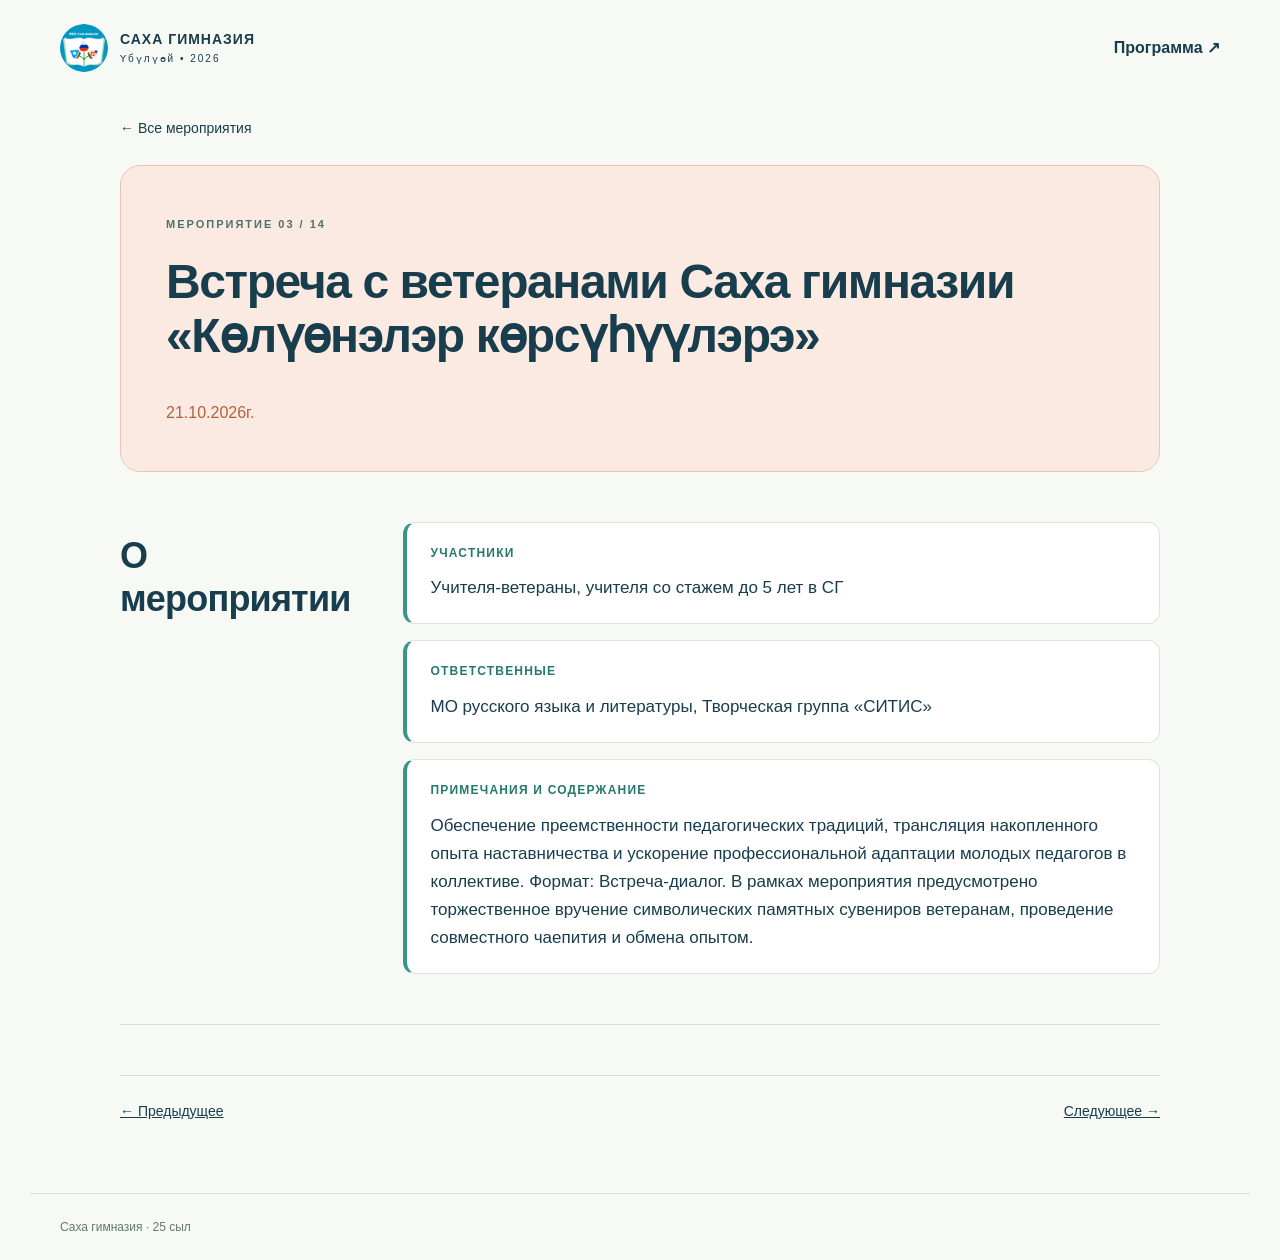
==== events/03.html @ 43ff9d82 "Add files via upload" ====
<!doctype html>
<html lang="sah">
  <head>
    <meta charset="utf-8">
    <meta name="viewport" content="width=device-width,initial-scale=1">
    <meta name="description" content="Саха гимназия: программа мероприятий к 25-летию. Информация, фотографии и видео.">
    <title>Встреча с ветеранами Саха гимназии «Көлүөнэлэр көрсүһүүлэрэ» · Саха гимназия</title>
    <link rel="stylesheet" href="../assets/style.css">
  </head>
  <body>
    <a class="skip" href="#main">К содержанию</a>
    <header class="nav">
      <a class="brand" href="../index.html"><img class="brand-logo" src="../assets/school-logo.webp" alt=""><span>САХА ГИМНАЗИЯ<small>Үбүлүөй • 2026</small></span></a>
      <a href="../index.html#program">Программа ↗</a>
    </header>
    <main id="main" class="detail">
      <a class="back" href="../index.html#program">← Все мероприятия</a>
      <div class="event-intro coral">
        <span class="eyebrow">МЕРОПРИЯТИЕ 03 / 14</span>
        <h1>Встреча с ветеранами Саха гимназии «Көлүөнэлэр көрсүһүүлэрэ»</h1>
        <span class="date">21.10.2026г.</span>
      </div>
      <section class="about about-expanded">
        <h2>О мероприятии</h2>
        <div class="info-stack">
          <section class="info-block">
            <h3>УЧАСТНИКИ</h3>
            <p>Учителя-ветераны, учителя со стажем до 5 лет в СГ</p>
          </section>
          <section class="info-block">
            <h3>ОТВЕТСТВЕННЫЕ</h3>
            <p>МО русского языка и литературы, Творческая группа «СИТИС»</p>
          </section>
          <section class="info-block">
            <h3>ПРИМЕЧАНИЯ И СОДЕРЖАНИЕ</h3>
            <p>Обеспечение преемственности педагогических традиций, трансляция накопленного опыта наставничества и ускорение профессиональной адаптации молодых педагогов в коллективе. Формат: Встреча-диалог. В рамках мероприятия предусмотрено торжественное вручение символических памятных сувениров ветеранам, проведение совместного чаепития и обмена опытом.</p>
          </section>
        </div>
      </section>
      <section class="materials" data-event="03">
        <div class="gallery">
        </div>
      </section>
      <nav class="event-nav" aria-label="Другие мероприятия">
        <a href="02.html">← Предыдущее</a>
        <a href="04.html">Следующее →</a>
      </nav>
    </main>
    <footer>
      <span>Саха гимназия · 25 сыл</span>
    </footer>
    <script src="../assets/media.js"></script>
  </body>
</html>
---- assets/style.css ----
*{box-sizing:border-box}html{scroll-behavior:smooth}body{margin:0;background:#f7f9f4;color:#183d4d;font-family:"Segoe UI",Arial,sans-serif;line-height:1.55}a{color:inherit}button,a{-webkit-tap-highlight-color:transparent}a:focus-visible,button:focus-visible{outline:3px solid #c35b28;outline-offset:5px}.skip{position:absolute;left:12px;top:-80px;z-index:10;background:white;padding:12px}.skip:focus{top:10px}.nav,footer{max-width:1220px;margin:auto;padding:24px 30px;display:flex;justify-content:space-between;align-items:center;gap:18px}.nav>a{text-decoration:none;font-weight:650}.brand{display:flex;align-items:center;gap:12px;font-size:14px;letter-spacing:1px}.brand small{display:block;font-weight:400;letter-spacing:2px;font-size:10px}.seal{border:1px solid #1b746e;border-radius:50%;width:48px;height:48px;display:grid;place-items:center;font-family:Georgia,serif;font-size:27px;color:#1b746e}.hero{max-width:1160px;margin:0 auto 70px;position:relative;border-radius:24px;overflow:hidden;background:#e5efdf}.hero-art{aspect-ratio:3.85;overflow:hidden}.hero-art img{display:block;width:100%;height:auto}.hero-copy{padding:42px 54px;background:linear-gradient(110deg,#e7efdf,#f3f3de)}.eyebrow{font-size:11px;letter-spacing:2px;font-weight:700;color:#4f716a}h1{font-size:clamp(32px,4.5vw,58px);line-height:1.12;letter-spacing:-1.4px;margin:20px 0}h1 em{font-style:normal;color:#248c80}.hero-copy>p{font-size:18px;margin:24px 0}.button{display:flex;justify-content:space-between;align-items:center;gap:25px;width:100%;border:1px solid currentColor;border-radius:9px;padding:11px 16px;text-decoration:none;font-size:14px;font-weight:650;transition:background .18s,transform .18s}.button:hover{background:#ffffff88;transform:translateY(-2px)}.primary{display:inline-flex;width:auto;background:#1d6159;color:white;border-color:#1d6159}.primary:hover{background:#174f49}.program{max-width:1160px;margin:0 auto;padding-bottom:70px;scroll-margin-top:24px}.section-head{display:flex;justify-content:space-between;align-items:center;gap:20px}h2{font-size:clamp(25px,3vw,36px);line-height:1.2;letter-spacing:-.8px;margin:12px 0}.pill{white-space:nowrap;border:1px solid #cedbd2;border-radius:25px;padding:8px 17px;font-size:12px}.intro{color:#5b727b;margin:10px 0 30px}.cards{display:grid;grid-template-columns:repeat(3,1fr);gap:20px}.card{padding:25px;border:2px solid var(--line);border-radius:16px;background:var(--bg);display:flex;flex-direction:column}.teal{--bg:#e2f2ee;--line:#a7d3cb;--accent:#207f79}.coral{--bg:#fbeae1;--line:#edc4b1;--accent:#b65e3e}.blue{--bg:#e7edf9;--line:#becfea;--accent:#5179b1}.gold{--bg:#fff2cf;--line:#e4cd91;--accent:#9d7318}.card.gold{grid-column:1/-1}.card-top{display:flex;align-items:center;gap:12px;font-size:15px;font-weight:700;color:var(--accent)}.number{width:34px;height:34px;display:grid;place-items:center;border:1px solid var(--line);border-radius:50%;font-size:13px;flex-shrink:0}.card h3{font-size:20px;line-height:1.35;margin:22px 0 12px}.card p{font-size:14px;color:#4e6670;margin:0 0 28px}.card .button{margin-top:auto;color:var(--accent)}.card.gold .button{max-width:280px}.detail{max-width:1040px;margin:20px auto 70px}.back{text-decoration:none;display:inline-block;margin-bottom:25px;font-size:14px}.event-intro{background:var(--bg);border:1px solid var(--line);padding:45px;border-radius:20px}.event-intro h1{font-size:clamp(29px,4vw,48px);max-width:870px}.date{display:inline-block;margin-top:18px;color:var(--accent)}.date b{margin-left:15px;font-weight:400}.about{display:grid;grid-template-columns:1fr 2fr;gap:45px;padding:50px 0;border-bottom:1px solid #d7e0d8}.about p{font-size:18px;margin:8px 0 20px}.materials{padding-top:45px}.media-count{font-size:12px;color:#607577}.tabs{display:flex;gap:8px;margin:25px 0;flex-wrap:wrap}.tabs button{cursor:pointer;border:1px solid #cedbd2;background:transparent;color:#385750;padding:10px 18px;border-radius:24px;font:inherit;font-size:13px}.tabs button.active{background:#245e55;color:white;border-color:#245e55}.empty{text-align:center;border:1px dashed #bbcfc5;padding:45px 20px;border-radius:16px;background:#f0f4ed}.empty-icon{font-size:40px;color:#7b9c8b}.empty h3{font-size:21px;margin:12px 0}.empty p{color:#647b73;font-size:14px}.gallery{display:grid;grid-template-columns:repeat(3,1fr);gap:18px}.gallery figure{margin:0}.gallery img,.gallery video{width:100%;border-radius:12px;aspect-ratio:4/3;object-fit:cover;background:#dde5df}.gallery figcaption{font-size:13px;margin:8px 0 18px}.gallery a{display:block}.event-nav{display:flex;justify-content:space-between;margin-top:50px;padding-top:25px;border-top:1px solid #d7e0d8;gap:20px;font-size:14px}footer{border-top:1px solid #d7e0d8;font-size:12px;color:#617974}dialog{border:0;padding:14px;border-radius:16px;max-width:95vw;max-height:95vh}dialog::backdrop{background:#102c35dd}dialog img{display:block;max-width:85vw;max-height:78vh}dialog button{display:block;margin:0 0 12px auto;padding:9px 15px;cursor:pointer}.gallery button{padding:0;border:0;background:none;cursor:zoom-in;width:100%}@media(max-width:1200px){.hero,.program,.detail{margin-left:25px;margin-right:25px}}@media(max-width:800px){.cards{grid-template-columns:repeat(2,1fr)}.about{grid-template-columns:1fr;gap:10px}.gallery{grid-template-columns:repeat(2,1fr)}.hero-copy{padding:32px}.section-head{align-items:flex-start;flex-wrap:wrap}}@media(max-width:540px){.nav{padding:18px}.nav>a:last-child{font-size:12px}.hero,.program,.detail{margin-left:16px;margin-right:16px}.cards{grid-template-columns:1fr}.hero{margin-bottom:40px}.hero-copy{padding:27px 23px}.hero-art{aspect-ratio:2.7}.hero-art img{width:140%;max-width:none;margin-left:-20%}.card{padding:22px}.event-intro{padding:28px 23px}.about{padding:30px 0}.gallery{grid-template-columns:1fr}.eyebrow{font-size:10px;letter-spacing:1.3px}.section-head h2{font-size:27px}footer{align-items:flex-start;padding:22px 18px}}@media(prefers-reduced-motion:reduce){html{scroll-behavior:auto}.button{transition:none}}
/* Подробная информация из программы юбилейной декады. */
.info-stack{min-width:0;display:grid;gap:16px}.info-block{background:#fff;border:1px solid #dae5de;border-left:4px solid #37958a;border-radius:12px;padding:21px 24px}.info-block h3{margin:0 0 12px;color:#26796f;font-size:12px;text-transform:uppercase;letter-spacing:1.2px}.about .info-block p{font-size:17px;line-height:1.65;margin:0}.info-block ul{margin:0;padding-left:22px;font-size:17px;line-height:1.65}.info-block li+li{margin-top:9px}.about-expanded{grid-template-columns:1fr 3fr;gap:30px}@media(max-width:800px){.about-expanded{grid-template-columns:1fr;gap:16px}}@media(max-width:540px){.info-block{padding:18px}.info-block ul,.about .info-block p{font-size:16px}}

/* Единая лента: порядок текста и медиа сохраняется. */
.materials .gallery{display:flex;flex-direction:column;gap:28px;max-width:820px;margin:28px auto 0}.gallery:empty{margin:0}.gallery .feed-heading{font-size:clamp(24px,3vw,32px);line-height:1.25;margin:12px 0 0;overflow-wrap:anywhere}.gallery .feed-text{font-size:18px;line-height:1.75;overflow-wrap:anywhere}.feed-text p{white-space:pre-line;margin:0 0 16px}.feed-text p:last-child{margin-bottom:0}.gallery .feed-title{font-size:23px;line-height:1.35;margin:0 0 16px;overflow-wrap:anywhere}.gallery .feed-media{margin:0;padding:24px;background:#fff;border:1px solid #d7e0d8;border-radius:16px;min-width:0}.gallery .feed-media img,.gallery .feed-media video{display:block;width:100%;height:auto;max-height:75vh;aspect-ratio:auto;object-fit:contain;background:#edf2ed}.gallery figcaption{font-size:15px;color:#597269;margin:14px 0 0;white-space:pre-line;overflow-wrap:anywhere}@media(max-width:540px){.gallery .feed-media{padding:14px}.gallery .feed-text{font-size:16px}.materials .gallery{gap:22px}}

/* Главная: полный текст карточек и отдельный баннер из PDF. */
.hero-art{aspect-ratio:auto}.hero-art img{width:100%;height:auto;margin:0;max-width:100%}.hero-copy h1{font-size:clamp(29px,3.6vw,46px);line-height:1.18}.card-description{margin-bottom:24px}.card .card-description p{margin:0 0 8px;font-size:15px;line-height:1.5}.card .card-description p:last-child{margin-bottom:0}.card.teal{--line:#29a3a0}.card.coral{--line:#f17e5f}.card.blue{--line:#7096cd}.card.gold{--line:#e6ae24}

/* Белая плашка юбилея и официальный логотип школы. */
.brand-logo{width:48px;height:48px;object-fit:contain;border-radius:50%;flex-shrink:0}.hero-school{background:transparent;overflow:visible;margin-bottom:55px}.hero-school .hero-art{border-radius:24px;overflow:hidden}.school-title{position:absolute;bottom:18px;left:50%;transform:translateX(-50%);width:62%;max-width:720px;background:#fff;border-radius:25px;padding:24px 30px 19px;color:#163a60;box-shadow:0 6px 24px #183d4d0d}.school-title-row{display:flex;align-items:center;gap:22px}.school-title-logo{width:96px;height:96px;object-fit:contain;flex-shrink:0}.school-title h1{margin:0;font-size:clamp(22px,2.55vw,31px);line-height:1.25;letter-spacing:-.5px;font-weight:750}.school-title>p{font-size:15px;font-weight:700;text-align:center;margin:17px 0 0;line-height:1.4}@media(max-width:900px){.school-title{width:76%;padding:20px 24px}.school-title-logo{width:74px;height:74px}.school-title h1{font-size:23px}.school-title>p{font-size:13px}}@media(max-width:650px){.hero-school .hero-art{border-radius:18px}.school-title{position:relative;left:auto;bottom:auto;transform:none;width:calc(100% - 20px);margin:-18px auto 0;padding:22px 18px;border-radius:20px}.school-title-row{gap:14px}.school-title-logo{width:64px;height:64px}.school-title h1{font-size:clamp(18px,4.2vw,24px);letter-spacing:-.3px}.school-title h1 br{display:none}.school-title>p{font-size:13px;margin-top:16px}.hero-school{margin-bottom:35px}}

/* Пустой раздел материалов не занимает место. */
.materials[hidden],.materials:has(> .gallery:empty){display:none}
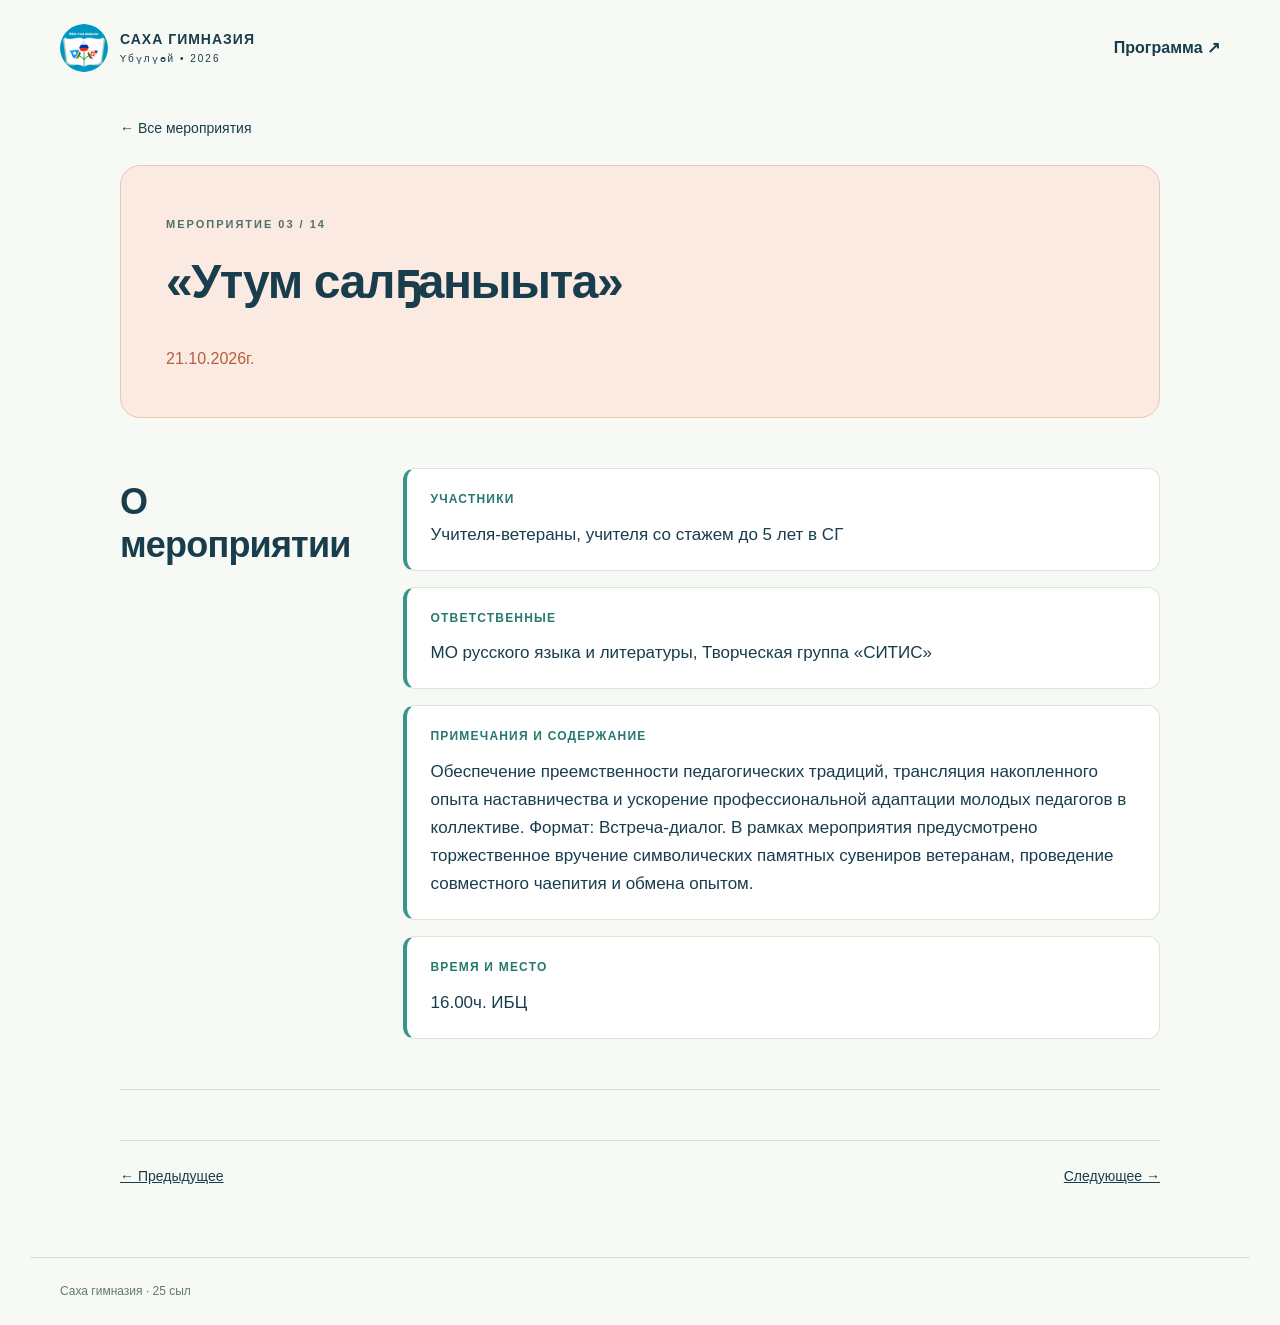
==== commit 15a0a339: "Update 03.html" ====
--- a/events/03.html
+++ b/events/03.html
@@ -17,7 +17,7 @@
       <a class="back" href="../index.html#program">← Все мероприятия</a>
       <div class="event-intro coral">
         <span class="eyebrow">МЕРОПРИЯТИЕ 03 / 14</span>
-        <h1>Встреча с ветеранами Саха гимназии «Көлүөнэлэр көрсүһүүлэрэ»</h1>
+        <h1>«Утум салҕаныыта»</h1>
         <span class="date">21.10.2026г.</span>
       </div>
       <section class="about about-expanded">
@@ -34,6 +34,10 @@
           <section class="info-block">
             <h3>ПРИМЕЧАНИЯ И СОДЕРЖАНИЕ</h3>
             <p>Обеспечение преемственности педагогических традиций, трансляция накопленного опыта наставничества и ускорение профессиональной адаптации молодых педагогов в коллективе. Формат: Встреча-диалог. В рамках мероприятия предусмотрено торжественное вручение символических памятных сувениров ветеранам, проведение совместного чаепития и обмена опытом.</p>
+          </section>
+          <section class="info-block">
+            <h3>ВРЕМЯ И МЕСТО</h3>
+            <p>16.00ч. ИБЦ </p>
           </section>
         </div>
       </section>
